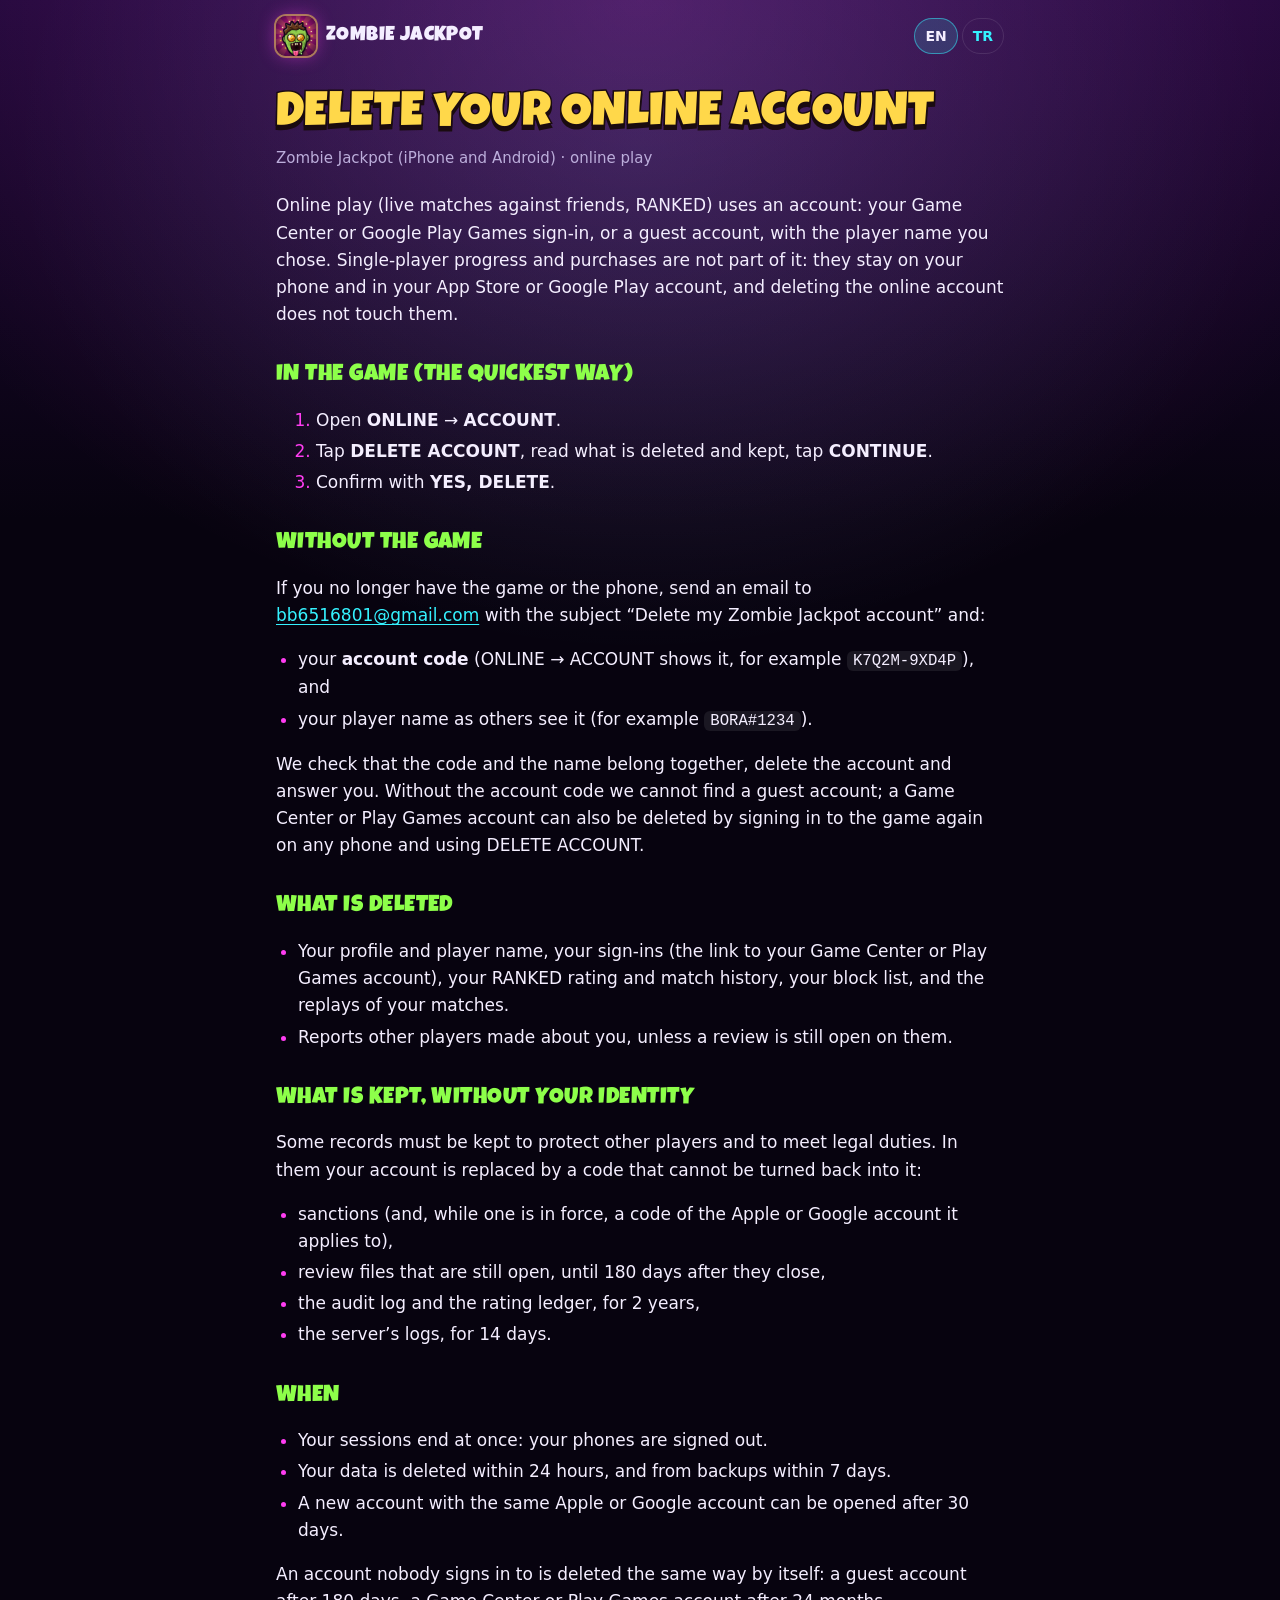
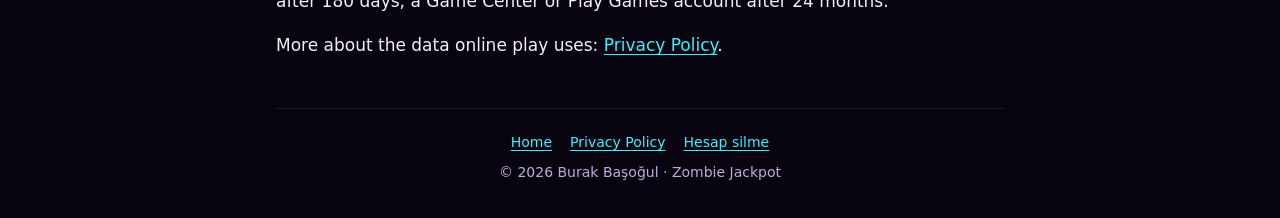
==== delete-account.html @ 10a267cb "Privacy policy: online play and game accounts (section 16); account deletion pages (EN/TR)" ====
<!doctype html>
<html lang="en">
<head>
<meta charset="utf-8">
<meta name="viewport" content="width=device-width, initial-scale=1">
<meta name="color-scheme" content="dark">
<meta name="theme-color" content="#1f0838">
<meta name="robots" content="noindex">
<title>Delete your online account · Zombie Jackpot</title>
<meta name="description" content="How to delete your Zombie Jackpot online account, in the game or by email, and what is deleted and kept.">
<link rel="icon" href="icon-512.png" type="image/png">
<link rel="apple-touch-icon" href="icon-512.png">
<link rel="alternate" hreflang="tr" href="hesap-silme.html">
<link rel="stylesheet" href="style.css">
</head>
<body>
<div class="wrap">
  <header class="top">
    <a class="brand" href="index.html"><img src="icon-512.png" alt="" width="40" height="40"><span>Zombie Jackpot</span></a>
    <nav class="lang" aria-label="Language"><span aria-current="page">EN</span><a href="hesap-silme.html" hreflang="tr" lang="tr">TR</a></nav>
  </header>

  <main class="doc">
    <h1>Delete your online account</h1>
    <p class="meta">Zombie Jackpot (iPhone and Android) · online play</p>

    <p>Online play (live matches against friends, RANKED) uses an account: your Game Center or Google Play Games sign-in,
    or a guest account, with the player name you chose. Single-player progress and purchases are not part of it: they
    stay on your phone and in your App Store or Google Play account, and deleting the online account does not touch
    them.</p>

    <h2 id="in-game">In the game (the quickest way)</h2>
    <ol>
      <li>Open <strong>ONLINE</strong> → <strong>ACCOUNT</strong>.</li>
      <li>Tap <strong>DELETE ACCOUNT</strong>, read what is deleted and kept, tap <strong>CONTINUE</strong>.</li>
      <li>Confirm with <strong>YES, DELETE</strong>.</li>
    </ol>

    <h2 id="email">Without the game</h2>
    <p>If you no longer have the game or the phone, send an email to
    <a href="mailto:bb6516801@gmail.com?subject=Delete%20my%20Zombie%20Jackpot%20account">bb6516801@gmail.com</a> with
    the subject “Delete my Zombie Jackpot account” and:</p>
    <ul>
      <li>your <strong>account code</strong> (ONLINE → ACCOUNT shows it, for example <code>K7Q2M-9XD4P</code>), and</li>
      <li>your player name as others see it (for example <code>BORA#1234</code>).</li>
    </ul>
    <p>We check that the code and the name belong together, delete the account and answer you. Without the account code
    we cannot find a guest account; a Game Center or Play Games account can also be deleted by signing in to the game
    again on any phone and using DELETE ACCOUNT.</p>

    <h2 id="what">What is deleted</h2>
    <ul>
      <li>Your profile and player name, your sign-ins (the link to your Game Center or Play Games account), your RANKED
      rating and match history, your block list, and the replays of your matches.</li>
      <li>Reports other players made about you, unless a review is still open on them.</li>
    </ul>

    <h2 id="kept">What is kept, without your identity</h2>
    <p>Some records must be kept to protect other players and to meet legal duties. In them your account is replaced by a
    code that cannot be turned back into it:</p>
    <ul>
      <li>sanctions (and, while one is in force, a code of the Apple or Google account it applies to),</li>
      <li>review files that are still open, until 180 days after they close,</li>
      <li>the audit log and the rating ledger, for 2 years,</li>
      <li>the server’s logs, for 14 days.</li>
    </ul>

    <h2 id="when">When</h2>
    <ul>
      <li>Your sessions end at once: your phones are signed out.</li>
      <li>Your data is deleted within 24 hours, and from backups within 7 days.</li>
      <li>A new account with the same Apple or Google account can be opened after 30 days.</li>
    </ul>
    <p>An account nobody signs in to is deleted the same way by itself: a guest account after 180 days, a Game Center or
    Play Games account after 24 months.</p>

    <p>More about the data online play uses: <a href="privacy.html">Privacy Policy</a>.</p>
  </main>

  <footer class="foot">
    <nav aria-label="Site"><a href="index.html">Home</a><a href="privacy.html">Privacy Policy</a><a href="hesap-silme.html" hreflang="tr" lang="tr">Hesap silme</a></nav>
    <div>© 2026 Burak Başoğul · Zombie Jackpot</div>
  </footer>
</div>
</body>
</html>
---- style.css ----
/* Zombie Jackpot website: one stylesheet for the landing page and the privacy pages. Static, no external requests. */

/* Luckiest Guy (Apache License 2.0, fonts/LICENSE-LuckiestGuy.txt), self-hosted from @fontsource/luckiest-guy. */
@font-face {
  font-family: 'Luckiest Guy';
  font-style: normal;
  font-display: swap;
  font-weight: 400;
  src: url(fonts/luckiest-guy-latin-400-normal.woff2) format('woff2');
  unicode-range: U+0000-00FF, U+0131, U+0152-0153, U+02BB-02BC, U+02C6, U+02DA, U+02DC, U+0304, U+0308, U+0329,
    U+2000-206F, U+20AC, U+2122, U+2191, U+2193, U+2212, U+2215, U+FEFF, U+FFFD;
}
@font-face {
  font-family: 'Luckiest Guy';
  font-style: normal;
  font-display: swap;
  font-weight: 400;
  src: url(fonts/luckiest-guy-latin-ext-400-normal.woff2) format('woff2');
  unicode-range: U+0100-02BA, U+02BD-02C5, U+02C7-02CC, U+02CE-02D7, U+02DD-02FF, U+0304, U+0308, U+0329, U+1D00-1DBF,
    U+1E00-1E9F, U+1EF2-1EFF, U+2020, U+20A0-20AB, U+20AD-20C0, U+2113, U+2C60-2C7F, U+A720-A7FF;
}

:root {
  color-scheme: dark;
  --bg: #07030f;
  --bg-top: #1f0838;
  --panel: rgba(255, 255, 255, 0.045);
  --panel-line: rgba(255, 255, 255, 0.1);
  --text: #f4eeff;
  --muted: #bcaedb;
  --pink: #ff3df2;
  --cyan: #35f2ff;
  --gold: #ffd84a;
  --gold-deep: #ff9d1c;
  --green: #8dff4a;
  --green-deep: #2fb81f;
  --ink: #1a0b10;
  --display: 'Luckiest Guy', 'Arial Black', Impact, system-ui, sans-serif;
  --body: system-ui, -apple-system, 'Segoe UI', Roboto, 'Helvetica Neue', Arial, sans-serif;
}

* {
  box-sizing: border-box;
}

html {
  -webkit-text-size-adjust: 100%;
  text-size-adjust: 100%;
}

/* The display font only has capitals. Uppercasing the text itself (with the page's lang) gives the right letters
   in Turkish: i -> İ, ı -> I. */
.brand,
.logo,
.soon strong,
.features b,
.doc h1,
.doc h2 {
  text-transform: uppercase;
}

body {
  margin: 0;
  min-height: 100vh;
  background-color: var(--bg);
  background-image:
    radial-gradient(ellipse 90% 50% at 50% 0%, rgba(255, 61, 242, 0.22), transparent 70%),
    radial-gradient(ellipse 70% 40% at 50% 8%, rgba(53, 242, 255, 0.1), transparent 70%),
    linear-gradient(180deg, var(--bg-top) 0%, var(--bg) 520px);
  background-repeat: no-repeat;
  color: var(--text);
  font-family: var(--body);
  font-size: 17px;
  line-height: 1.6;
  overflow-wrap: break-word;
}

a {
  color: var(--cyan);
  text-underline-offset: 3px;
}
a:hover {
  color: #8ff8ff;
}
a:focus-visible,
button:focus-visible {
  outline: 3px solid var(--gold);
  outline-offset: 3px;
  border-radius: 6px;
}

.wrap {
  max-width: 760px;
  margin: 0 auto;
  padding: 0 16px;
}

/* ---- header / nav ---- */

.top {
  display: flex;
  align-items: center;
  justify-content: space-between;
  gap: 12px;
  padding: 16px 0;
}
.brand {
  display: flex;
  align-items: center;
  gap: 10px;
  color: var(--text);
  text-decoration: none;
  font-family: var(--display);
  font-size: 20px;
  letter-spacing: 0.02em;
  line-height: 1;
}
.brand img {
  width: 40px;
  height: 40px;
  border-radius: 10px;
  box-shadow: 0 0 0 2px rgba(255, 216, 74, 0.5), 0 0 18px rgba(255, 61, 242, 0.45);
}
.brand:hover {
  color: var(--gold);
}
.lang {
  display: flex;
  gap: 4px;
  font-size: 14px;
  font-weight: 700;
}
.lang a,
.lang span {
  padding: 6px 10px;
  border-radius: 999px;
  text-decoration: none;
  border: 1px solid var(--panel-line);
}
.lang span {
  background: rgba(53, 242, 255, 0.14);
  border-color: rgba(53, 242, 255, 0.5);
  color: var(--text);
}

/* ---- logo text, like the game's title ---- */

.logo {
  margin: 0;
  font-family: var(--display);
  font-weight: 400;
  line-height: 0.95;
  letter-spacing: 0.01em;
  text-align: center;
  font-size: clamp(44px, 13vw, 92px);
  paint-order: stroke fill;
  -webkit-text-stroke: 0.08em var(--ink);
  filter: drop-shadow(0 6px 0 var(--ink)) drop-shadow(0 0 24px rgba(255, 61, 242, 0.35));
}
.logo .z {
  display: block;
  color: var(--green);
}
.logo .j {
  display: block;
  color: var(--gold);
}

/* ---- landing ---- */

.hero {
  text-align: center;
  padding: 12px 0 8px;
}
.hero .icon {
  width: 144px;
  height: 144px;
  border-radius: 32px;
  box-shadow: 0 0 0 3px rgba(255, 216, 74, 0.55), 0 0 40px rgba(255, 61, 242, 0.5), 0 18px 40px rgba(0, 0, 0, 0.6);
  margin: 8px auto 18px;
  display: block;
}
.tagline {
  margin: 18px auto 0;
  max-width: 34em;
  font-size: 19px;
  color: var(--text);
}
.soon {
  display: inline-flex;
  flex-direction: column;
  align-items: center;
  gap: 2px;
  margin: 26px auto 6px;
  padding: 14px 26px 12px;
  border-radius: 18px;
  background: linear-gradient(180deg, rgba(255, 216, 74, 0.16), rgba(255, 157, 28, 0.08));
  border: 2px solid rgba(255, 216, 74, 0.7);
  box-shadow: 0 0 24px rgba(255, 216, 74, 0.25), inset 0 0 18px rgba(255, 216, 74, 0.08);
}
.soon small {
  font-size: 13px;
  font-weight: 700;
  letter-spacing: 0.16em;
  text-transform: uppercase;
  color: var(--muted);
}
.soon strong {
  font-family: var(--display);
  font-weight: 400;
  font-size: 26px;
  letter-spacing: 0.02em;
  color: var(--gold);
}
/* The store links: the same gold badge as .soon, side by side (they wrap on a narrow phone). */
.stores {
  display: flex;
  flex-wrap: wrap;
  justify-content: center;
  gap: 12px;
  margin: 26px 0 6px;
}
.stores .soon {
  margin: 0;
  width: 230px;
  max-width: 100%;
  text-decoration: none;
}
.stores a.soon:hover strong {
  color: #fff2a8;
}
/* A store the game is not in yet: the same badge without a link, its longer first line a little tighter. */
.stores .later small {
  letter-spacing: 0.06em;
}
.hero .note {
  margin: 10px 0 0;
}
.banner {
  display: block;
  width: 100%;
  height: auto;
  margin: 28px 0 8px;
  border-radius: 18px;
  border: 1px solid var(--panel-line);
  box-shadow: 0 20px 50px rgba(0, 0, 0, 0.55), 0 0 30px rgba(255, 61, 242, 0.18);
}

.features {
  list-style: none;
  padding: 0;
  margin: 28px 0;
  display: grid;
  grid-template-columns: repeat(auto-fit, minmax(210px, 1fr));
  gap: 12px;
}
.features li {
  padding: 16px 16px 14px;
  border-radius: 16px;
  background: var(--panel);
  border: 1px solid var(--panel-line);
}
.features b {
  display: block;
  font-family: var(--display);
  font-weight: 400;
  font-size: 19px;
  letter-spacing: 0.02em;
  color: var(--gold);
  margin-bottom: 4px;
}
.features li:nth-child(3n + 2) b {
  color: var(--green);
}
.features li:nth-child(3n) b {
  color: var(--cyan);
}

/* ---- document pages (privacy) ---- */

.doc h1 {
  font-family: var(--display);
  font-weight: 400;
  font-size: clamp(32px, 8vw, 48px);
  line-height: 1.05;
  letter-spacing: 0.01em;
  margin: 18px 0 6px;
  color: var(--gold);
  paint-order: stroke fill;
  -webkit-text-stroke: 0.06em var(--ink);
  filter: drop-shadow(0 4px 0 var(--ink));
}
.doc .meta {
  color: var(--muted);
  font-size: 15px;
  margin: 0 0 22px;
}
.doc h2 {
  font-family: var(--display);
  font-weight: 400;
  font-size: 23px;
  line-height: 1.2;
  letter-spacing: 0.02em;
  color: var(--green);
  margin: 34px 0 8px;
  scroll-margin-top: 16px;
}
.doc h3 {
  font-size: 17px;
  margin: 20px 0 4px;
  color: var(--cyan);
}
.doc p,
.doc li {
  color: var(--text);
}
.doc ul {
  padding-left: 22px;
}
.doc li {
  margin: 4px 0;
}
.doc li::marker {
  color: var(--pink);
}
.glance {
  margin: 8px 0 10px;
  padding: 16px 18px 6px;
  border-radius: 16px;
  background: linear-gradient(180deg, rgba(53, 242, 255, 0.08), rgba(255, 61, 242, 0.05));
  border: 1px solid rgba(53, 242, 255, 0.4);
  box-shadow: 0 0 22px rgba(53, 242, 255, 0.12);
}
.glance h2 {
  margin-top: 0;
  color: var(--cyan);
}
.toc {
  font-size: 15px;
  columns: 2 220px;
  column-gap: 24px;
  padding-left: 22px;
}
.note {
  color: var(--muted);
  font-size: 15px;
}
code {
  font-size: 0.92em;
  padding: 1px 6px;
  border-radius: 6px;
  background: rgba(255, 255, 255, 0.08);
}

/* ---- footer ---- */

.foot {
  margin-top: 48px;
  padding: 22px 0 36px;
  border-top: 1px solid var(--panel-line);
  color: var(--muted);
  font-size: 14px;
  text-align: center;
}
.foot nav {
  display: flex;
  flex-wrap: wrap;
  justify-content: center;
  gap: 6px 18px;
  margin-bottom: 8px;
}

@media (max-width: 420px) {
  body {
    font-size: 16px;
  }
  .brand span {
    display: none;
  }
}

@media (prefers-reduced-motion: no-preference) {
  .hero .icon {
    animation: bob 3.2s ease-in-out infinite;
  }
  @keyframes bob {
    0%,
    100% {
      transform: translateY(0) rotate(-2deg);
    }
    50% {
      transform: translateY(-8px) rotate(2deg);
    }
  }
}
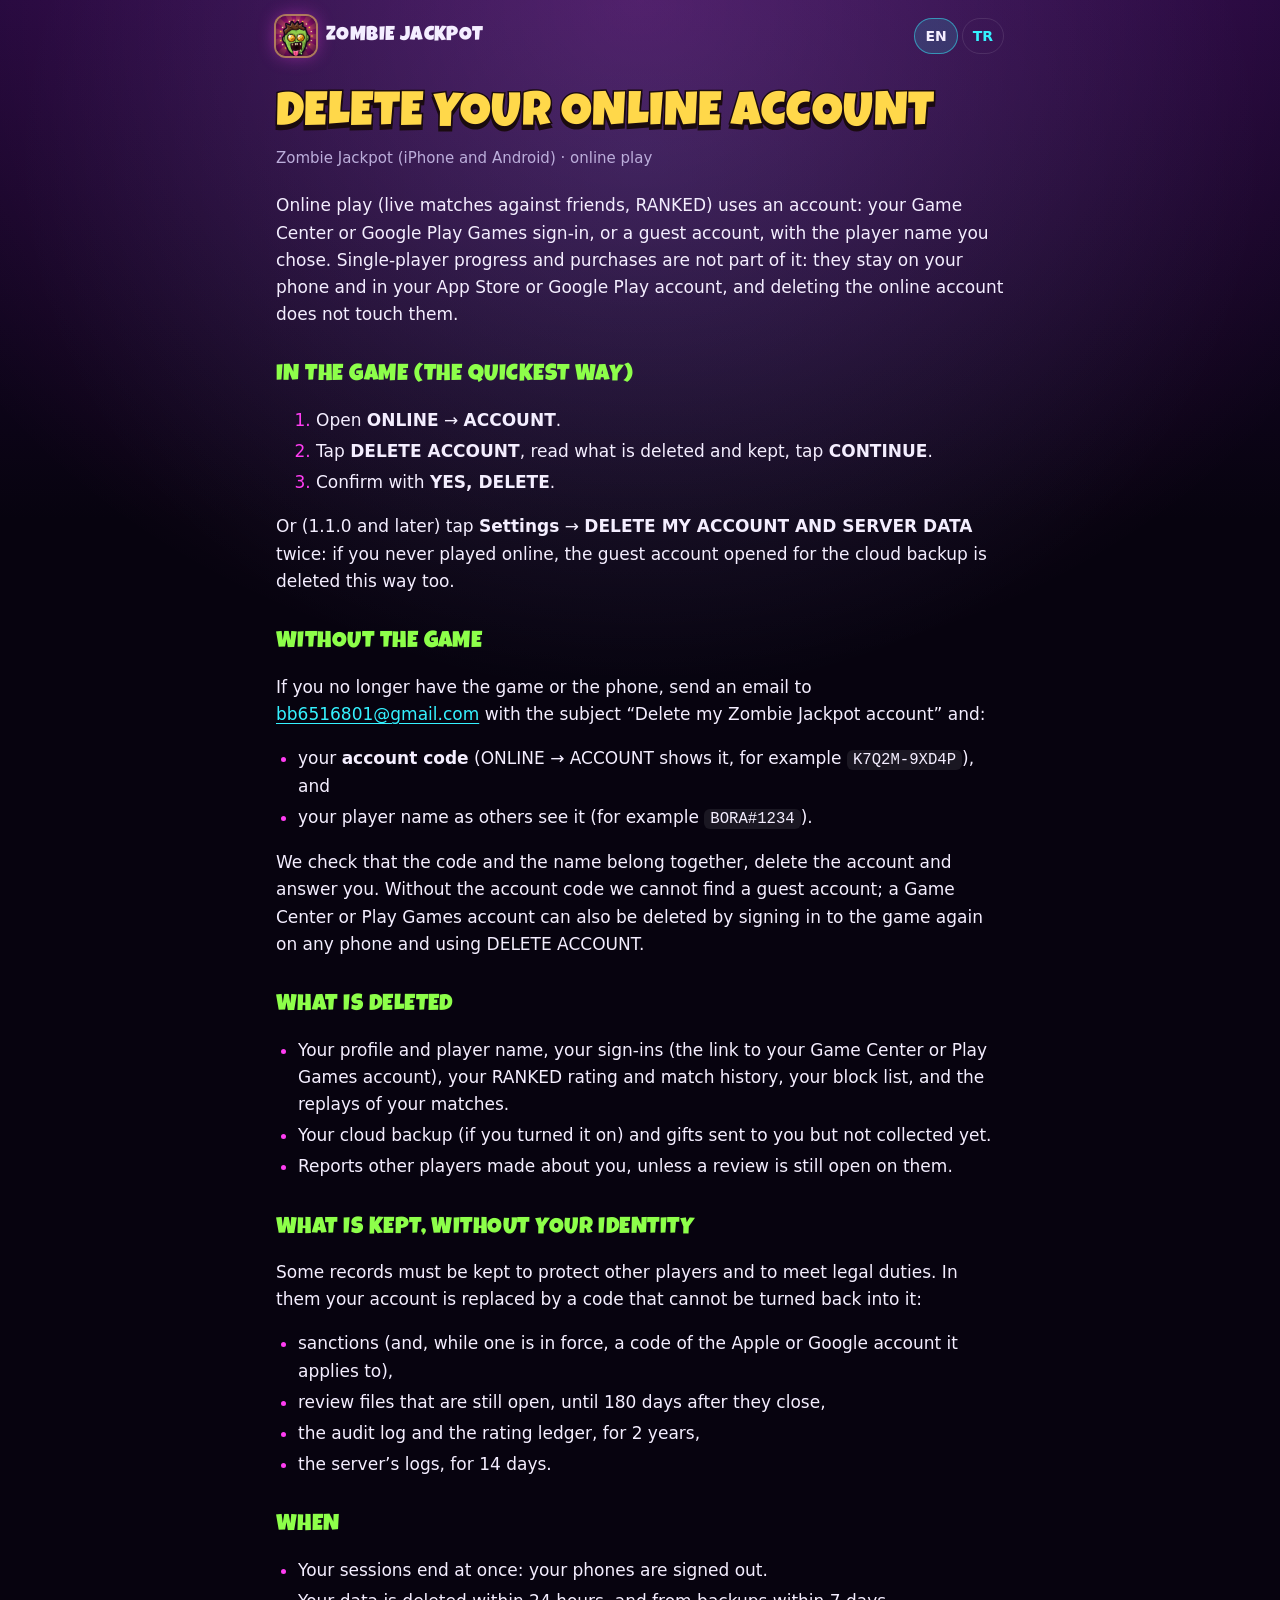
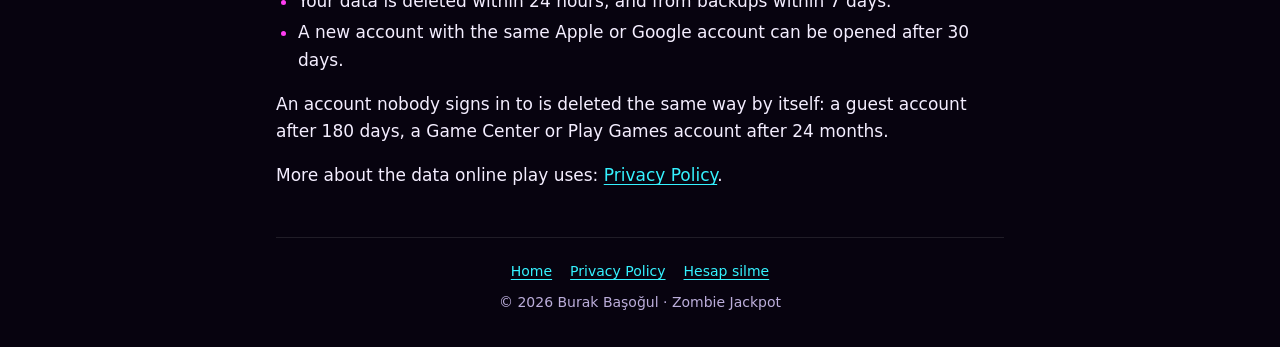
==== commit 7b815463: "Privacy policy: the optional cloud backup (section 17: asked first, what is sent and never sent, why" ====
--- a/delete-account.html
+++ b/delete-account.html
@@ -35,6 +35,8 @@
       <li>Tap <strong>DELETE ACCOUNT</strong>, read what is deleted and kept, tap <strong>CONTINUE</strong>.</li>
       <li>Confirm with <strong>YES, DELETE</strong>.</li>
     </ol>
+    <p>Or (1.1.0 and later) tap <strong>Settings</strong> → <strong>DELETE MY ACCOUNT AND SERVER DATA</strong> twice: if you
+    never played online, the guest account opened for the cloud backup is deleted this way too.</p>
 
     <h2 id="email">Without the game</h2>
     <p>If you no longer have the game or the phone, send an email to
@@ -52,6 +54,7 @@
     <ul>
       <li>Your profile and player name, your sign-ins (the link to your Game Center or Play Games account), your RANKED
       rating and match history, your block list, and the replays of your matches.</li>
+      <li>Your cloud backup (if you turned it on) and gifts sent to you but not collected yet.</li>
       <li>Reports other players made about you, unless a review is still open on them.</li>
     </ul>
 
